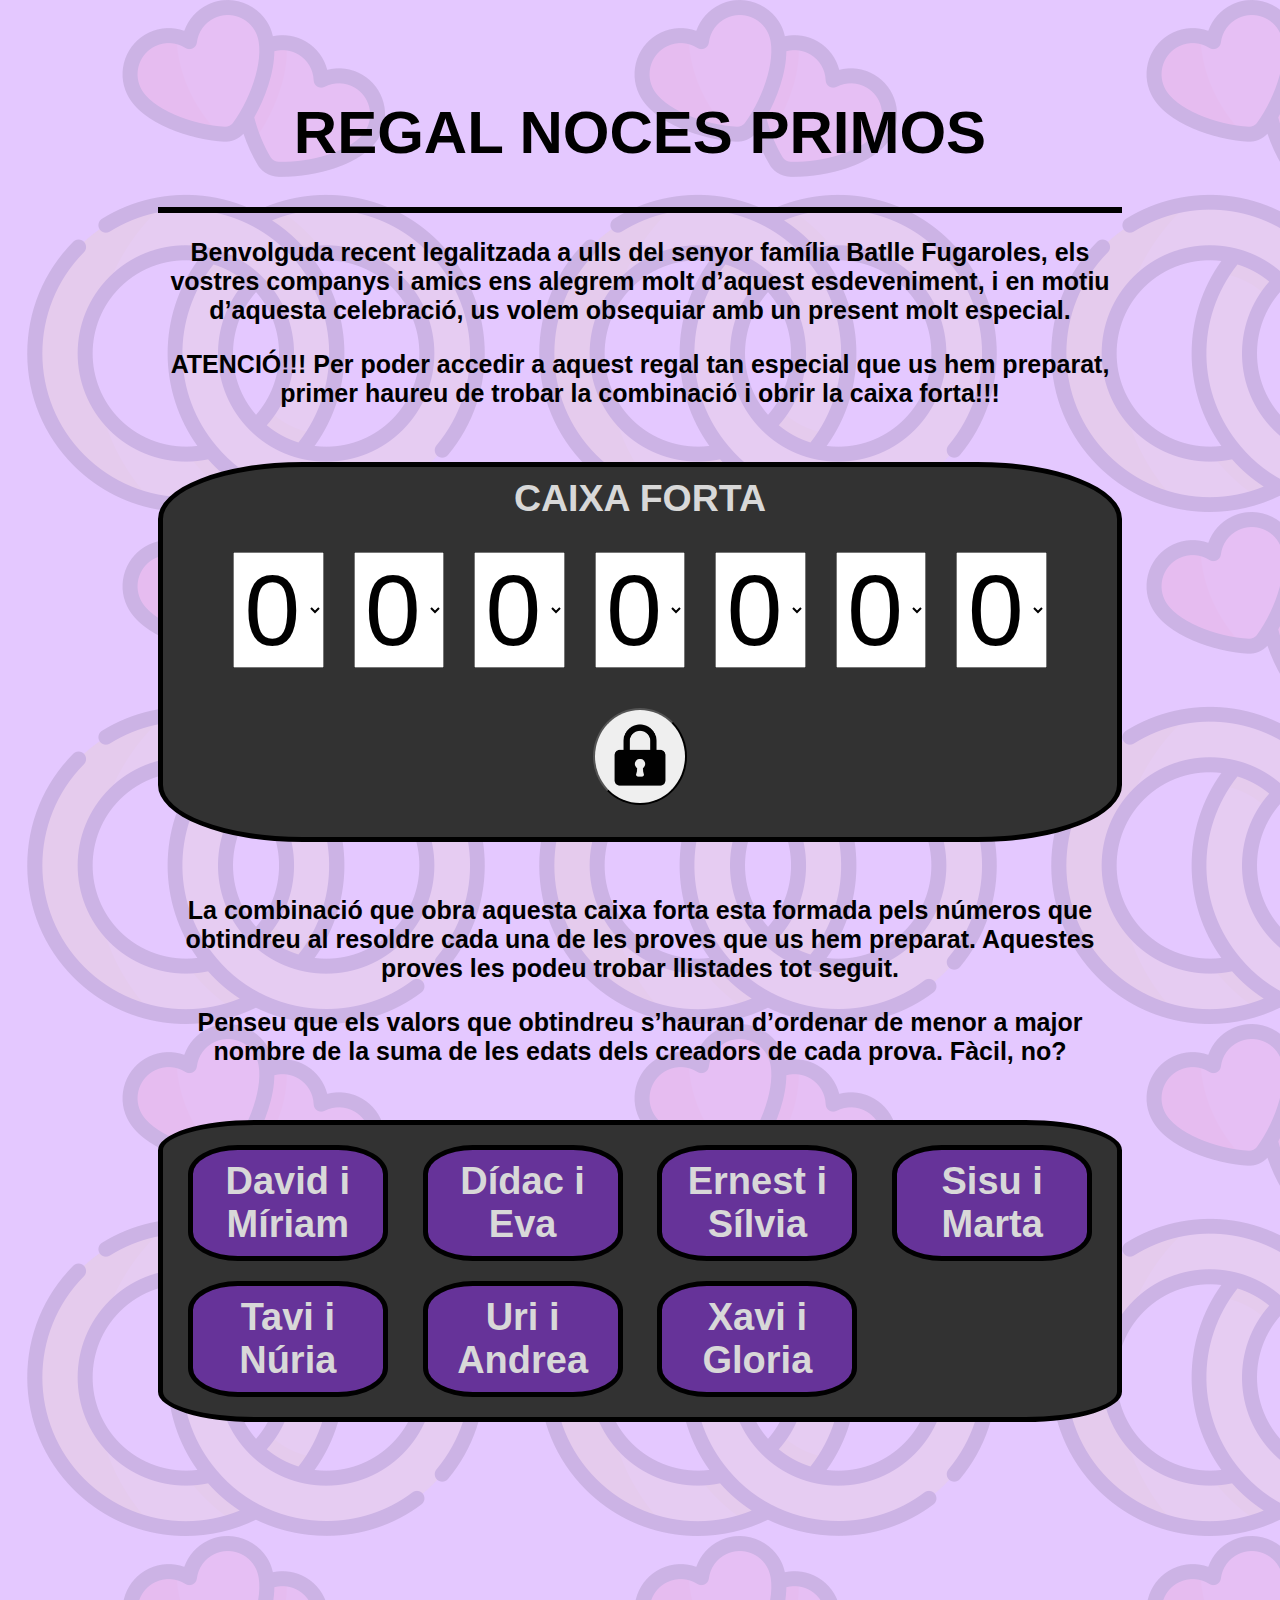
==== index.html @ 08cced59 "Add files via upload" ====
<!DOCTYPE html>
<html>
    <head>
        <meta charset="utf-8">
        <meta name="viewport" content="width=device-width, initial-scale=1.0">
        <link rel="stylesheet" href="style.css">
        <title>REGAL NOCES PRIMOS</title>
    </head>
    <body>
        <div id="main-background">
        </div>
        <header>
            <h1>REGAL NOCES PRIMOS</h1>
        </header>
        <hr>
        <main>
            <!-- Explicació de en que consisteix la web, introducció -->
            <p>
                Benvolguda recent legalitzada a ulls del senyor família Batlle Fugaroles, els 
                vostres companys i amics ens alegrem molt d’aquest esdeveniment, i en motiu d’aquesta 
                celebració, us volem obsequiar amb un present molt especial.
            </p>
            <p>
                ATENCIÓ!!! Per poder accedir a aquest regal tan especial que us hem preparat, primer 
                haureu de trobar la combinació i obrir la caixa forta!!!

            </p>
            <br>
            <!-- Presentació d'on posar la combinació de la caixa forta i com obrir -->
            <div id="safe-box">
                <h2>CAIXA FORTA</h2>
                <!-- Números de la combinació -->
                <div id="combination">
                    <select name="" id="" class="number">
                        <option value="0">0</option>
                        <option value="1">1</option>
                        <option value="2">2</option>
                        <option value="3">3</option>
                        <option value="4">4</option>
                        <option value="5">5</option>
                        <option value="6">6</option>
                        <option value="7">7</option>
                        <option value="8">8</option>
                        <option value="9">9</option>
                    </select>
                    <select name="" id="" class="number">
                        <option value="0">0</option>
                        <option value="1">1</option>
                        <option value="2">2</option>
                        <option value="3">3</option>
                        <option value="4">4</option>
                        <option value="5">5</option>
                        <option value="6">6</option>
                        <option value="7">7</option>
                        <option value="8">8</option>
                        <option value="9">9</option>
                    </select>
                    <select name="" id="" class="number">
                        <option value="0">0</option>
                        <option value="1">1</option>
                        <option value="2">2</option>
                        <option value="3">3</option>
                        <option value="4">4</option>
                        <option value="5">5</option>
                        <option value="6">6</option>
                        <option value="7">7</option>
                        <option value="8">8</option>
                        <option value="9">9</option>
                    </select>
                    <select name="" id="" class="number">
                        <option value="0">0</option>
                        <option value="1">1</option>
                        <option value="2">2</option>
                        <option value="3">3</option>
                        <option value="4">4</option>
                        <option value="5">5</option>
                        <option value="6">6</option>
                        <option value="7">7</option>
                        <option value="8">8</option>
                        <option value="9">9</option>
                    </select>
                    <select name="" id="" class="number">
                        <option value="0">0</option>
                        <option value="1">1</option>
                        <option value="2">2</option>
                        <option value="3">3</option>
                        <option value="4">4</option>
                        <option value="5">5</option>
                        <option value="6">6</option>
                        <option value="7">7</option>
                        <option value="8">8</option>
                        <option value="9">9</option>
                    </select>
                    <select name="" id="" class="number">
                        <option value="0">0</option>
                        <option value="1">1</option>
                        <option value="2">2</option>
                        <option value="3">3</option>
                        <option value="4">4</option>
                        <option value="5">5</option>
                        <option value="6">6</option>
                        <option value="7">7</option>
                        <option value="8">8</option>
                        <option value="9">9</option>
                    </select>
                    <select name="" id="" class="number">
                        <option value="0">0</option>
                        <option value="1">1</option>
                        <option value="2">2</option>
                        <option value="3">3</option>
                        <option value="4">4</option>
                        <option value="5">5</option>
                        <option value="6">6</option>
                        <option value="7">7</option>
                        <option value="8">8</option>
                        <option value="9">9</option>
                    </select>
                </div>
                <!-- Boto de comprovació -->
                <button id="safe-button">
                    <img src="images/lock-closed.png" alt="open button" class="lock-img">
                </button>
                <!-- Link al mapa/ubicació del regal -->
            </div>
            <!-- Introducció de les proves -->
            <br>
            <p>
                La combinació que obra aquesta caixa forta esta formada pels números que obtindreu al 
                resoldre cada una de les proves que us hem preparat. Aquestes proves les podeu trobar 
                llistades tot seguit.
            </p>
            <p>
                Penseu que els valors que obtindreu s’hauran d’ordenar de menor a major nombre de la suma 
                de les edats dels creadors de cada prova. Fàcil, no?
            </p>
            <br>
            <!-- Llista amb els enllaços a les proves de cada parella -->
            <div id="challenges-content">
                <a href="">
                    <div class="challenge">
                        David i Míriam
                    </div>
                </a>
                <a href="">
                    <div class="challenge">
                        Dídac i Eva
                    </div>
                </a>
                <a href="">
                    <div class="challenge">
                        Ernest i Sílvia
                    </div>
                </a>
                <a href="">
                    <div class="challenge">
                        Sisu i Marta
                    </div>
                </a>
                <a href="">
                    <div class="challenge">
                        Tavi i Núria
                    </div>
                </a>
                <a href="">
                    <div class="challenge">
                        Uri i Andrea
                    </div>
                </a>
                <a href="">
                    <div class="challenge">
                        Xavi i Gloria
                    </div>
                </a>
            </div>
        </main>
        <footer>

        </footer>
    </body>
</html>
---- style.css ----
body {
    padding: 50px 150px;
    text-align: center;
    font-weight: bolder;
    font-size: 25px;
    font-family: 'Lucida Sans', 'Lucida Sans Regular', 'Lucida Grande', 'Lucida Sans Unicode', Geneva, Verdana, sans-serif;
    background-color: rgb(228, 200, 255);
}

#main-background {
    content: "";
    opacity: 0.5;
    top: 0;
    left: 0;
    bottom: 0;
    right: 0;
    position: absolute;
    z-index: -1;
    height: 1600px;
    background-image: url("images/wedding-rings.png");
    opacity: .10;
}

h1 {
    font-size: 60px;
}

hr {
    border: 3px solid black;
}

h2 {
    margin-top: -40px;
    color: rgb(216, 216, 216);
}

a {
    text-decoration: none;
    color: inherit;
}

#safe-box {
    height: 270px;
    border: 5px solid black;
    border-radius: 15%;
    padding: 50px;
    background-color: rgba(50, 50, 50);
}

#combination {
    display: grid;
    grid-template-columns: repeat(7, 1fr);
    gap: 30px;
    padding: 0px 20px;
}

.number {
    text-align: center;
    font-size: 100px;
}

#safe-button {
    margin: 40px;
    padding: 10px;
    border-radius: 50%;
}

#safe-button:hover {
    background-color: rgb(207, 207, 207);
}

#safe-button:active {
    background-color: grey;
}


.lock-img {
    width: 70px;
    height: 70px;
}

#challenges-content {
    border: 5px solid black;
    border-radius: 10%;
    margin: auto;
    padding: 20px 10px;
    display: grid;
    grid-template-columns: repeat(4, 200px);
    justify-content: space-evenly;
    gap: 20px;
    background-color: rgba(50, 50, 50);
}

.challenge {
    font-size: 38px;
    text-shadow: none;
    border: 5px solid black;
    border-radius: 25%;
    padding: 10px;
    color: rgb(216, 216, 216);
    background-color: rebeccapurple;
}

.challenge:hover {
    color: rgb(103, 158, 231);
}

.challenge:active {
    color: black;
}

@media only screen and (max-width: 1200px) {
    
    body {
        padding: 10px 30px;
        font-size: 15px;
    }

    #main-background {
        height: 1100px;
        background-image: url("images/small-wedding-rings.png");
    }
    
    h1 {
        font-size: 30px;
    }

    h2 {
        margin-top: 0px;
        margin-bottom: 10px;
    }

    hr {
        border: 1px solid black;
    }

    #safe-box {
        height: 155px;
        border: 5px solid black;
        border-radius: 15%;
        padding: 10px;
        background-color: rgba(50, 50, 50);
    }
    
    #combination {
        display: grid;
        grid-template-columns: repeat(7, 1fr);
        gap: 5px;
    }
    
    .number {
        text-align: center;
        font-size: 15px;
    }
    
    #safe-button {
        margin: 15px;
        padding: 10px;
        border-radius: 50%;
    }
    
    .lock-img {
        width: 50px;
        height: 50px;
    }
    
    #challenges-content {
        border: 5px solid black;
        border-radius: 10%;
        margin: auto;
        padding: 20px 10px;
        display: grid;
        grid-template-columns: repeat(3, 90px);
        justify-content: space-evenly;
        gap: 20px;
        background-color: rgba(50, 50, 50);
    }
    
    .challenge {
        font-size: 15px;
        text-shadow: none;
        border: 5px solid black;
        border-radius: 25%;
        padding: 10px;
        color: rgb(216, 216, 216);
        background-color: rebeccapurple;
    }
    
  }
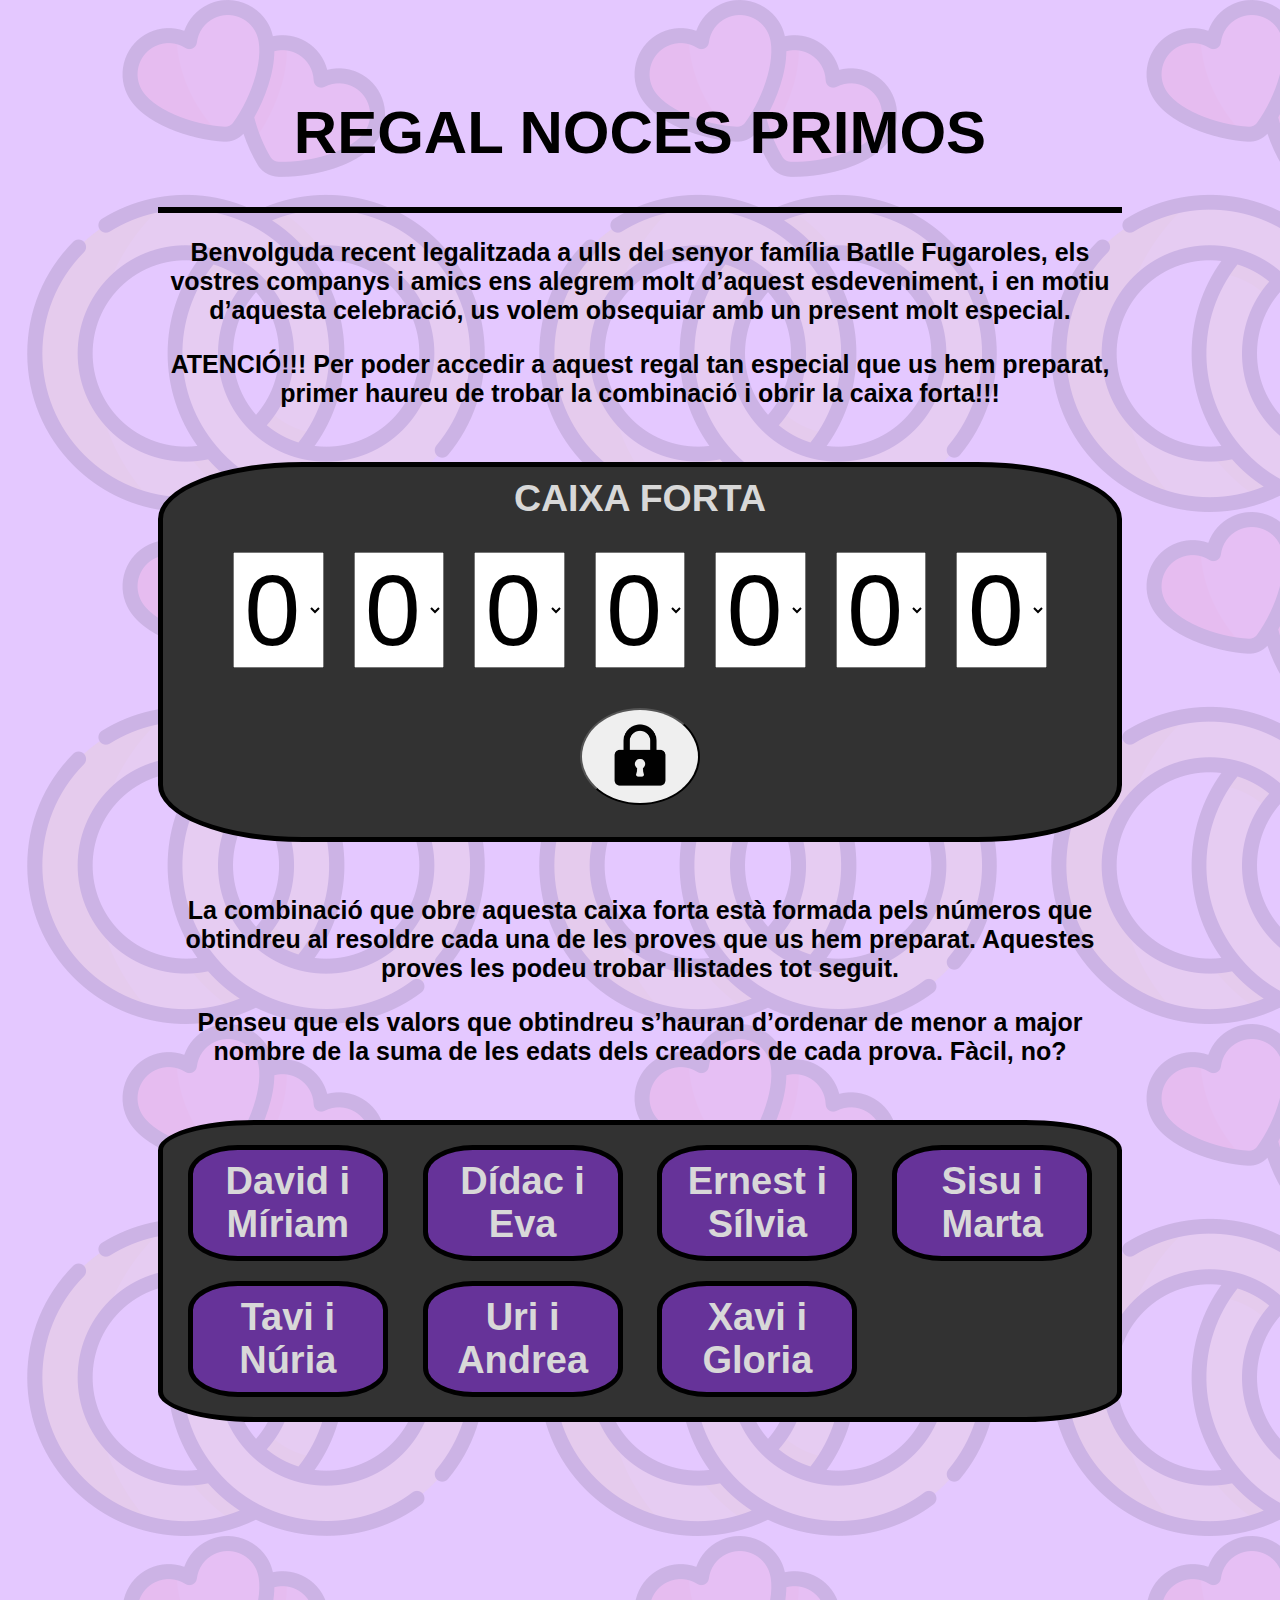
==== commit 0cf8cce8: "Add files via upload" ====
--- a/index.html
+++ b/index.html
@@ -31,7 +31,7 @@
                 <h2>CAIXA FORTA</h2>
                 <!-- Números de la combinació -->
                 <div id="combination">
-                    <select name="" id="" class="number">
+                    <select name="num1" id="num1" class="number">
                         <option value="0">0</option>
                         <option value="1">1</option>
                         <option value="2">2</option>
@@ -43,7 +43,7 @@
                         <option value="8">8</option>
                         <option value="9">9</option>
                     </select>
-                    <select name="" id="" class="number">
+                    <select name="num2" id="num2" class="number">
                         <option value="0">0</option>
                         <option value="1">1</option>
                         <option value="2">2</option>
@@ -55,7 +55,7 @@
                         <option value="8">8</option>
                         <option value="9">9</option>
                     </select>
-                    <select name="" id="" class="number">
+                    <select name="num3" id="num3" class="number">
                         <option value="0">0</option>
                         <option value="1">1</option>
                         <option value="2">2</option>
@@ -67,7 +67,7 @@
                         <option value="8">8</option>
                         <option value="9">9</option>
                     </select>
-                    <select name="" id="" class="number">
+                    <select name="num4" id="num4" class="number">
                         <option value="0">0</option>
                         <option value="1">1</option>
                         <option value="2">2</option>
@@ -79,7 +79,7 @@
                         <option value="8">8</option>
                         <option value="9">9</option>
                     </select>
-                    <select name="" id="" class="number">
+                    <select name="num5" id="num5" class="number">
                         <option value="0">0</option>
                         <option value="1">1</option>
                         <option value="2">2</option>
@@ -91,7 +91,7 @@
                         <option value="8">8</option>
                         <option value="9">9</option>
                     </select>
-                    <select name="" id="" class="number">
+                    <select name="num6" id="num6" class="number">
                         <option value="0">0</option>
                         <option value="1">1</option>
                         <option value="2">2</option>
@@ -103,7 +103,7 @@
                         <option value="8">8</option>
                         <option value="9">9</option>
                     </select>
-                    <select name="" id="" class="number">
+                    <select name="num7" id="num7" class="number">
                         <option value="0">0</option>
                         <option value="1">1</option>
                         <option value="2">2</option>
@@ -117,15 +117,22 @@
                     </select>
                 </div>
                 <!-- Boto de comprovació -->
-                <button id="safe-button">
-                    <img src="images/lock-closed.png" alt="open button" class="lock-img">
-                </button>
+                <div id="lock-container">
+                     <button id="safe-button">
+                        <img src="images/lock-closed.png" alt="open button" class="lock-img">
+                    </button>
+                    <button id="safe-handler">
+                        OBRE
+                        <img src="images/right-arrow.png" alt="safe-handler" class="handler-img">
+                    </button>
+                </div>
+               
                 <!-- Link al mapa/ubicació del regal -->
             </div>
             <!-- Introducció de les proves -->
             <br>
             <p>
-                La combinació que obra aquesta caixa forta esta formada pels números que obtindreu al 
+                La combinació que obre aquesta caixa forta està formada pels números que obtindreu al 
                 resoldre cada una de les proves que us hem preparat. Aquestes proves les podeu trobar 
                 llistades tot seguit.
             </p>
@@ -136,7 +143,7 @@
             <br>
             <!-- Llista amb els enllaços a les proves de cada parella -->
             <div id="challenges-content">
-                <a href="">
+                <a href="challengeDM.html">
                     <div class="challenge">
                         David i Míriam
                     </div>
@@ -177,4 +184,5 @@
 
         </footer>
     </body>
+    <script src="app.js"></script>
 </html>--- a/style.css
+++ b/style.css
@@ -59,24 +59,40 @@
     font-size: 100px;
 }
 
+#lock-container {
+    display: grid;
+    grid-template-columns: repeat(3, 200px);
+    align-items: center;
+    justify-content: space-evenly;
+    width: inherit;
+}
+
 #safe-button {
     margin: 40px;
     padding: 10px;
     border-radius: 50%;
-}
-
-#safe-button:hover {
-    background-color: rgb(207, 207, 207);
-}
-
-#safe-button:active {
-    background-color: grey;
-}
-
+    grid-column: 2;
+}
 
 .lock-img {
     width: 70px;
     height: 70px;
+}
+
+.handler-img {
+    width: 50px;
+    height: 50px;
+}
+
+#safe-handler {
+    margin: 0 60px;
+    padding: 5px;
+    border-radius: 50%;
+    grid-column: 3;
+    display: grid;
+    justify-content: center;
+    align-content: center;
+    visibility: hidden;
 }
 
 #challenges-content {
@@ -138,30 +154,53 @@
         height: 155px;
         border: 5px solid black;
         border-radius: 15%;
-        padding: 10px;
+        padding: 10px 0px;
         background-color: rgba(50, 50, 50);
     }
     
     #combination {
         display: grid;
         grid-template-columns: repeat(7, 1fr);
-        gap: 5px;
+        gap: 3px;
     }
     
     .number {
         text-align: center;
         font-size: 15px;
+    }
+
+    #lock-container {
+        grid-template-columns: repeat(3, 1fr);
+        height: 100px;
     }
     
     #safe-button {
         margin: 15px;
         padding: 10px;
         border-radius: 50%;
+        grid-column: 2;
+        height: 80px;
+    }
+
+    #safe-handler {
+        margin: 0 25px;
+        padding: 5px;
+        border-radius: 50%;
+        grid-column: 3;
     }
     
     .lock-img {
         width: 50px;
         height: 50px;
+    }
+
+    .handler-img {
+        width: 30px;
+        height: 30px;
+    }
+
+    #safe-handler {
+        font-size: 10px;
     }
     
     #challenges-content {
@@ -172,7 +211,7 @@
         display: grid;
         grid-template-columns: repeat(3, 90px);
         justify-content: space-evenly;
-        gap: 20px;
+        gap: 10px;
         background-color: rgba(50, 50, 50);
     }
     
@@ -181,7 +220,7 @@
         text-shadow: none;
         border: 5px solid black;
         border-radius: 25%;
-        padding: 10px;
+        padding: 5px;
         color: rgb(216, 216, 216);
         background-color: rebeccapurple;
     }
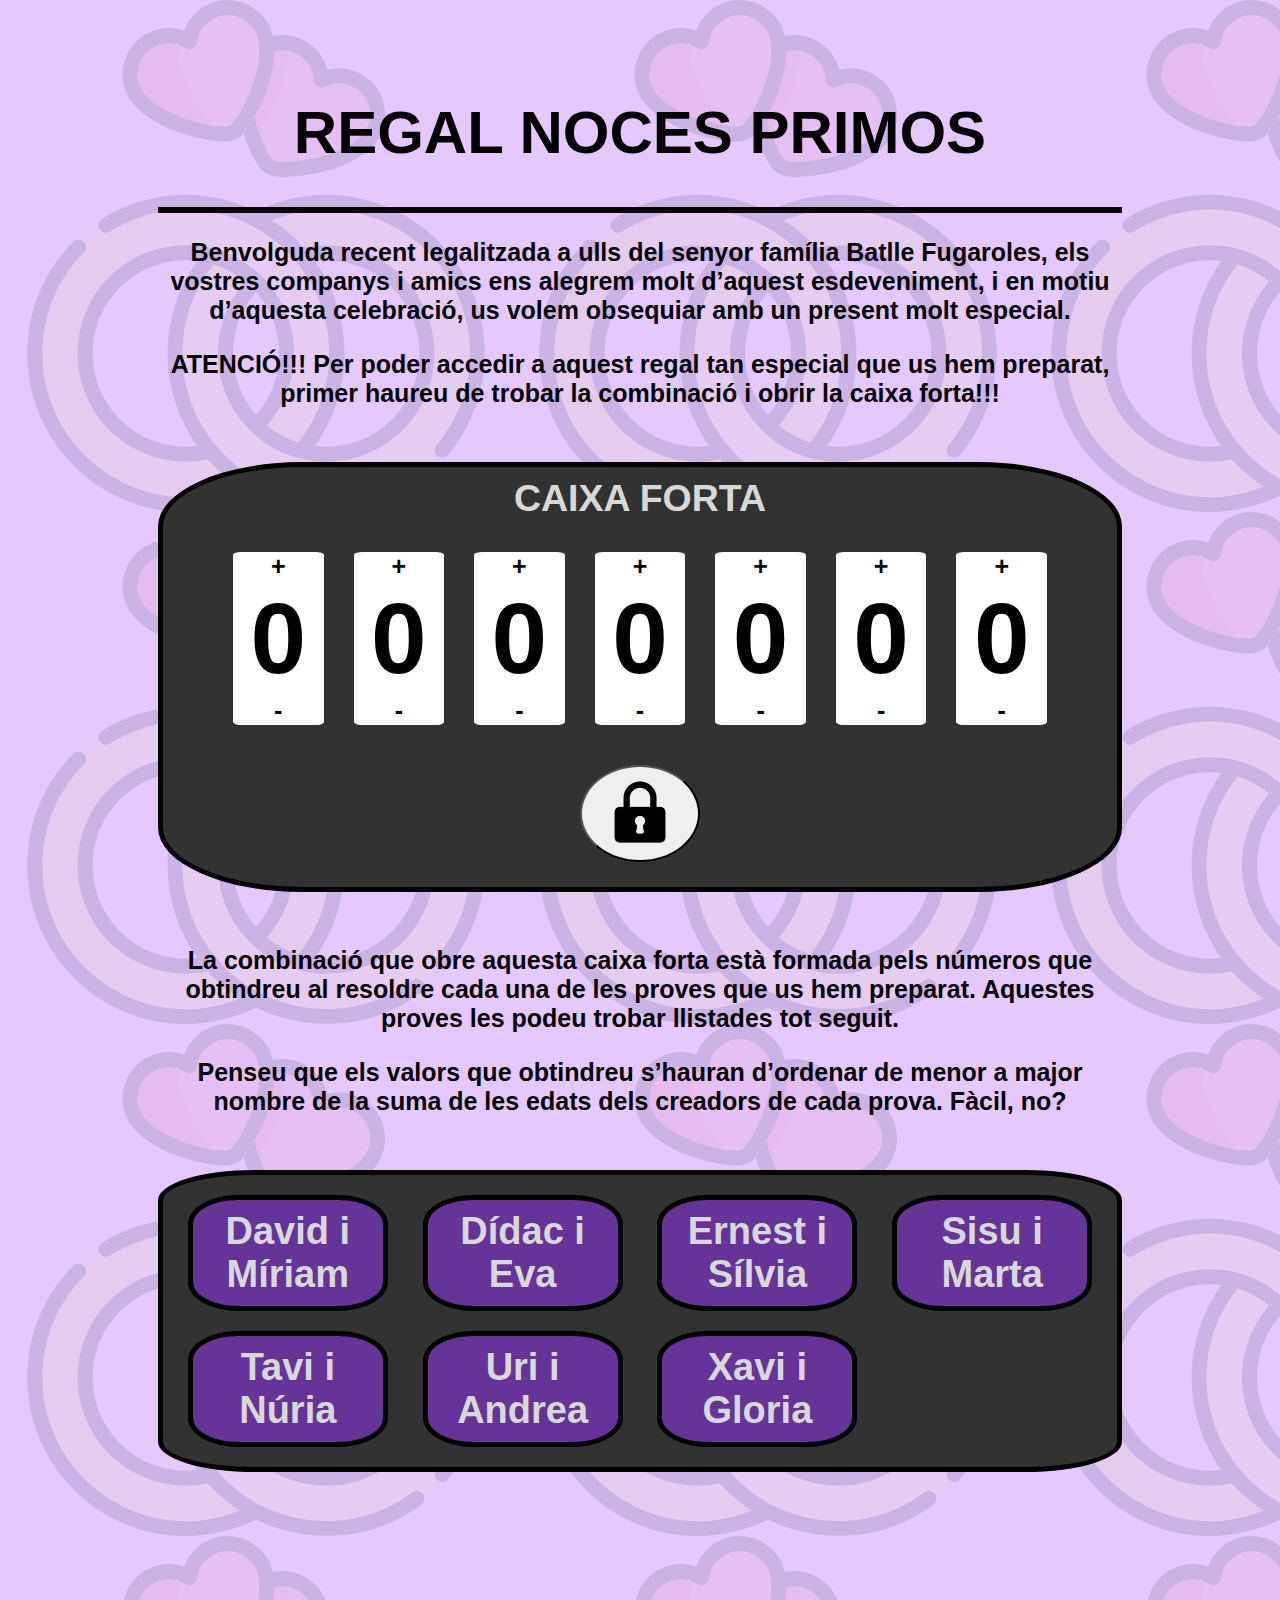
==== commit 85ca4118: "Add files via upload" ====
--- a/index.html
+++ b/index.html
@@ -31,94 +31,87 @@
                 <h2>CAIXA FORTA</h2>
                 <!-- Números de la combinació -->
                 <div id="combination">
-                    <select name="num1" id="num1" class="number">
-                        <option value="0">0</option>
-                        <option value="1">1</option>
-                        <option value="2">2</option>
-                        <option value="3">3</option>
-                        <option value="4">4</option>
-                        <option value="5">5</option>
-                        <option value="6">6</option>
-                        <option value="7">7</option>
-                        <option value="8">8</option>
-                        <option value="9">9</option>
-                    </select>
-                    <select name="num2" id="num2" class="number">
-                        <option value="0">0</option>
-                        <option value="1">1</option>
-                        <option value="2">2</option>
-                        <option value="3">3</option>
-                        <option value="4">4</option>
-                        <option value="5">5</option>
-                        <option value="6">6</option>
-                        <option value="7">7</option>
-                        <option value="8">8</option>
-                        <option value="9">9</option>
-                    </select>
-                    <select name="num3" id="num3" class="number">
-                        <option value="0">0</option>
-                        <option value="1">1</option>
-                        <option value="2">2</option>
-                        <option value="3">3</option>
-                        <option value="4">4</option>
-                        <option value="5">5</option>
-                        <option value="6">6</option>
-                        <option value="7">7</option>
-                        <option value="8">8</option>
-                        <option value="9">9</option>
-                    </select>
-                    <select name="num4" id="num4" class="number">
-                        <option value="0">0</option>
-                        <option value="1">1</option>
-                        <option value="2">2</option>
-                        <option value="3">3</option>
-                        <option value="4">4</option>
-                        <option value="5">5</option>
-                        <option value="6">6</option>
-                        <option value="7">7</option>
-                        <option value="8">8</option>
-                        <option value="9">9</option>
-                    </select>
-                    <select name="num5" id="num5" class="number">
-                        <option value="0">0</option>
-                        <option value="1">1</option>
-                        <option value="2">2</option>
-                        <option value="3">3</option>
-                        <option value="4">4</option>
-                        <option value="5">5</option>
-                        <option value="6">6</option>
-                        <option value="7">7</option>
-                        <option value="8">8</option>
-                        <option value="9">9</option>
-                    </select>
-                    <select name="num6" id="num6" class="number">
-                        <option value="0">0</option>
-                        <option value="1">1</option>
-                        <option value="2">2</option>
-                        <option value="3">3</option>
-                        <option value="4">4</option>
-                        <option value="5">5</option>
-                        <option value="6">6</option>
-                        <option value="7">7</option>
-                        <option value="8">8</option>
-                        <option value="9">9</option>
-                    </select>
-                    <select name="num7" id="num7" class="number">
-                        <option value="0">0</option>
-                        <option value="1">1</option>
-                        <option value="2">2</option>
-                        <option value="3">3</option>
-                        <option value="4">4</option>
-                        <option value="5">5</option>
-                        <option value="6">6</option>
-                        <option value="7">7</option>
-                        <option value="8">8</option>
-                        <option value="9">9</option>
-                    </select>
+                    <div class="num-selector">
+                        <div class="up-button unselectable" id="up-1">
+                            +
+                        </div>
+                        <div class="number" id="num-1">
+                            0
+                        </div>
+                        <div  class="down-button unselectable" id="down-1">
+                            -
+                        </div>
+                    </div>
+                    <div class="num-selector">
+                        <div class="up-button unselectable" id="up-2">
+                            +
+                        </div>
+                        <div class="number" id="num-2">
+                            0
+                        </div>
+                        <div  class="down-button unselectable" id="down-2">
+                            -
+                        </div>
+                    </div>
+                    <div class="num-selector">
+                        <div class="up-button unselectable" id="up-3">
+                            +
+                        </div>
+                        <div class="number" id="num-3">
+                            0
+                        </div>
+                        <div  class="down-button unselectable" id="down-3">
+                            -
+                        </div>
+                    </div>
+                    <div class="num-selector">
+                        <div class="up-button unselectable" id="up-4">
+                            +
+                        </div>
+                        <div class="number" id="num-4">
+                            0
+                        </div>
+                        <div  class="down-button unselectable" id="down-4">
+                            -
+                        </div>
+                    </div>
+                    <div class="num-selector">
+                        <div class="up-button unselectable" id="up-5">
+                            +
+                        </div>
+                        <div class="number" id="num-5">
+                            0
+                        </div>
+                        <div  class="down-button unselectable" id="down-5">
+                            -
+                        </div>
+                    </div>
+                    <div class="num-selector">
+                        <div class="up-button unselectable" id="up-6">
+                            +
+                        </div>
+                        <div class="number" id="num-6">
+                            0
+                        </div>
+                        <div  class="down-button unselectable" id="down-6">
+                            -
+                        </div>
+                    </div>
+                    <div class="num-selector">
+                        <div class="up-button unselectable" id="up-7">
+                            +
+                        </div>
+                        <div class="number" id="num-7">
+                            0
+                        </div>
+                        <div  class="down-button unselectable" id="down-7">
+                            -
+                        </div>
+                    </div>
                 </div>
                 <!-- Boto de comprovació -->
                 <div id="lock-container">
-                     <button id="safe-button">
+                    <button id="safe-button">
                         <img src="images/lock-closed.png" alt="open button" class="lock-img">
                     </button>
                     <button id="safe-handler">
--- a/style.css
+++ b/style.css
@@ -40,7 +40,7 @@
 }
 
 #safe-box {
-    height: 270px;
+    height: 320px;
     border: 5px solid black;
     border-radius: 15%;
     padding: 50px;
@@ -57,6 +57,57 @@
 .number {
     text-align: center;
     font-size: 100px;
+}
+
+.num-selector {
+    background-color: white;
+    border-radius: 10%;
+}
+
+.num-selector-opened {
+    background-color: rgb(255, 255, 255, 0.6);
+    border-radius: 10%;
+}
+
+.unselectable {
+    -webkit-touch-callout: none;
+    -webkit-user-select: none;
+    -khtml-user-select: none;
+    -moz-user-select: none;
+    -ms-user-select: none;
+    user-select: none;
+}
+
+.up-button {
+    background-color: white;
+    border-top-left-radius: 10%;
+    border-top-right-radius: 10%;
+}
+
+.up-button-opened {
+    background-color: rgb(255, 255, 255, 0);
+    border-top-left-radius: 10%;
+    border-top-right-radius: 10%;
+}
+
+.down-button {
+    background-color: white;
+    border-bottom-left-radius: 10%;
+    border-bottom-right-radius: 10%;
+}
+
+.down-button-opened {
+    background-color: rgb(255, 255, 255, 0);
+    border-bottom-left-radius: 10%;
+    border-bottom-right-radius: 10%;
+}
+
+.up-button:hover, .down-button:hover {
+    background-color: rgb(171, 201, 211);
+}
+
+.up-button:active, .down-button:active {
+    color: white;
 }
 
 #lock-container {
@@ -133,7 +184,7 @@
     }
 
     #main-background {
-        height: 1100px;
+        height: 1180px;
         background-image: url("images/small-wedding-rings.png");
     }
     
@@ -151,7 +202,7 @@
     }
 
     #safe-box {
-        height: 155px;
+        height: 185px;
         border: 5px solid black;
         border-radius: 15%;
         padding: 10px 0px;
@@ -166,7 +217,7 @@
     
     .number {
         text-align: center;
-        font-size: 15px;
+        font-size: 20px;
     }
 
     #lock-container {
@@ -179,28 +230,26 @@
         padding: 10px;
         border-radius: 50%;
         grid-column: 2;
-        height: 80px;
+        height: 60px;
     }
 
     #safe-handler {
-        margin: 0 25px;
+        margin: 0 40px 0 0;
         padding: 5px;
         border-radius: 50%;
         grid-column: 3;
+        font-size: 7px;
     }
     
     .lock-img {
-        width: 50px;
-        height: 50px;
+        width: 35px;
+        height: 35px;
     }
 
     .handler-img {
-        width: 30px;
-        height: 30px;
-    }
-
-    #safe-handler {
-        font-size: 10px;
+        width: 20px;
+        height: 20px;
+        margin: 0 auto;
     }
     
     #challenges-content {
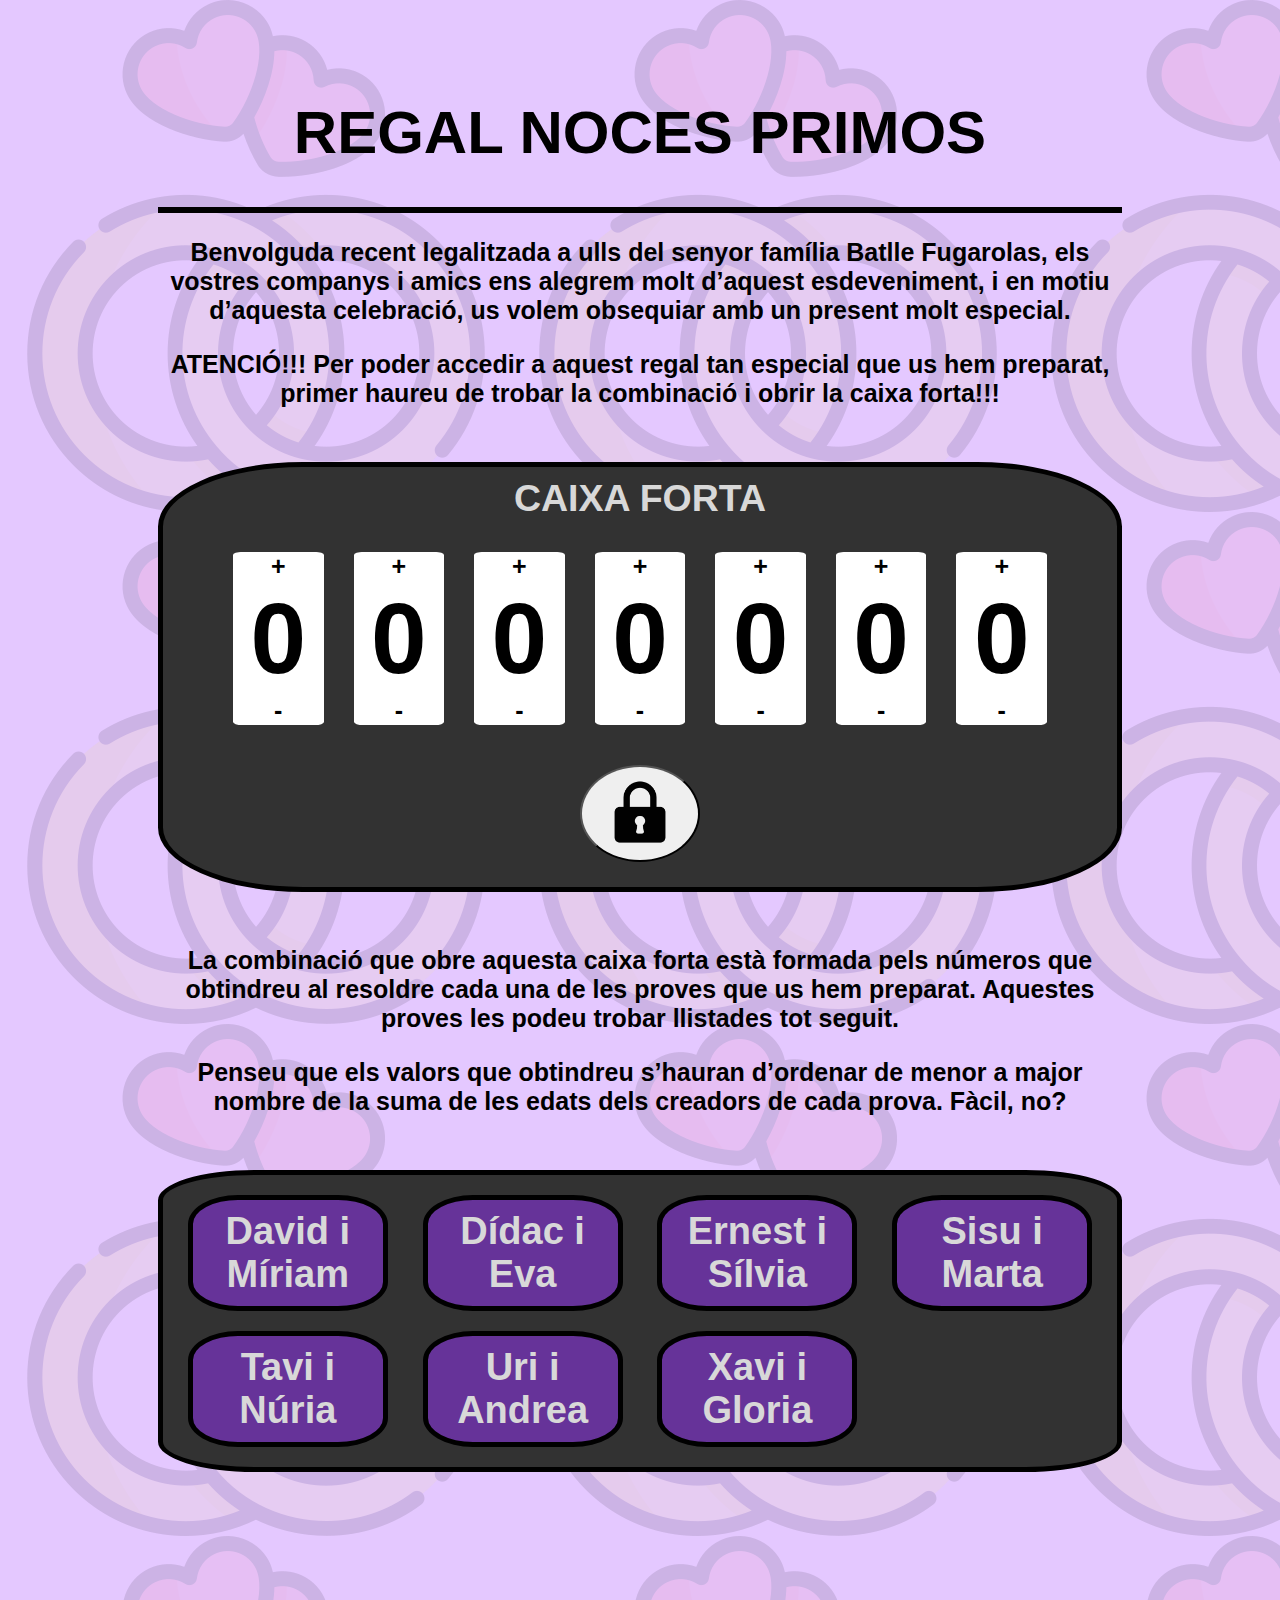
==== commit 83ff1490: "Update index.html" ====
--- a/index.html
+++ b/index.html
@@ -16,7 +16,7 @@
         <main>
             <!-- Explicació de en que consisteix la web, introducció -->
             <p>
-                Benvolguda recent legalitzada a ulls del senyor família Batlle Fugaroles, els 
+                Benvolguda recent legalitzada a ulls del senyor família Batlle Fugarolas, els 
                 vostres companys i amics ens alegrem molt d’aquest esdeveniment, i en motiu d’aquesta 
                 celebració, us volem obsequiar amb un present molt especial.
             </p>
@@ -141,32 +141,32 @@
                         David i Míriam
                     </div>
                 </a>
-                <a href="">
+                <a href="challengeDE.html">
                     <div class="challenge">
                         Dídac i Eva
                     </div>
                 </a>
-                <a href="">
+                <a href="challengeES.html">
                     <div class="challenge">
                         Ernest i Sílvia
                     </div>
                 </a>
-                <a href="">
+                <a href="challengeSM.html">
                     <div class="challenge">
                         Sisu i Marta
                     </div>
                 </a>
-                <a href="">
+                <a href="challengeTN.html">
                     <div class="challenge">
                         Tavi i Núria
                     </div>
                 </a>
-                <a href="">
+                <a href="challengeUA.html">
                     <div class="challenge">
                         Uri i Andrea
                     </div>
                 </a>
-                <a href="">
+                <a href="challengeXG.html">
                     <div class="challenge">
                         Xavi i Gloria
                     </div>
@@ -178,4 +178,4 @@
         </footer>
     </body>
     <script src="app.js"></script>
-</html>+</html>
--- a/style.css
+++ b/style.css
@@ -260,7 +260,7 @@
         display: grid;
         grid-template-columns: repeat(3, 90px);
         justify-content: space-evenly;
-        gap: 10px;
+        gap: 10px 1px;
         background-color: rgba(50, 50, 50);
     }
     
@@ -269,7 +269,7 @@
         text-shadow: none;
         border: 5px solid black;
         border-radius: 25%;
-        padding: 5px;
+        padding: -5px;
         color: rgb(216, 216, 216);
         background-color: rebeccapurple;
     }
